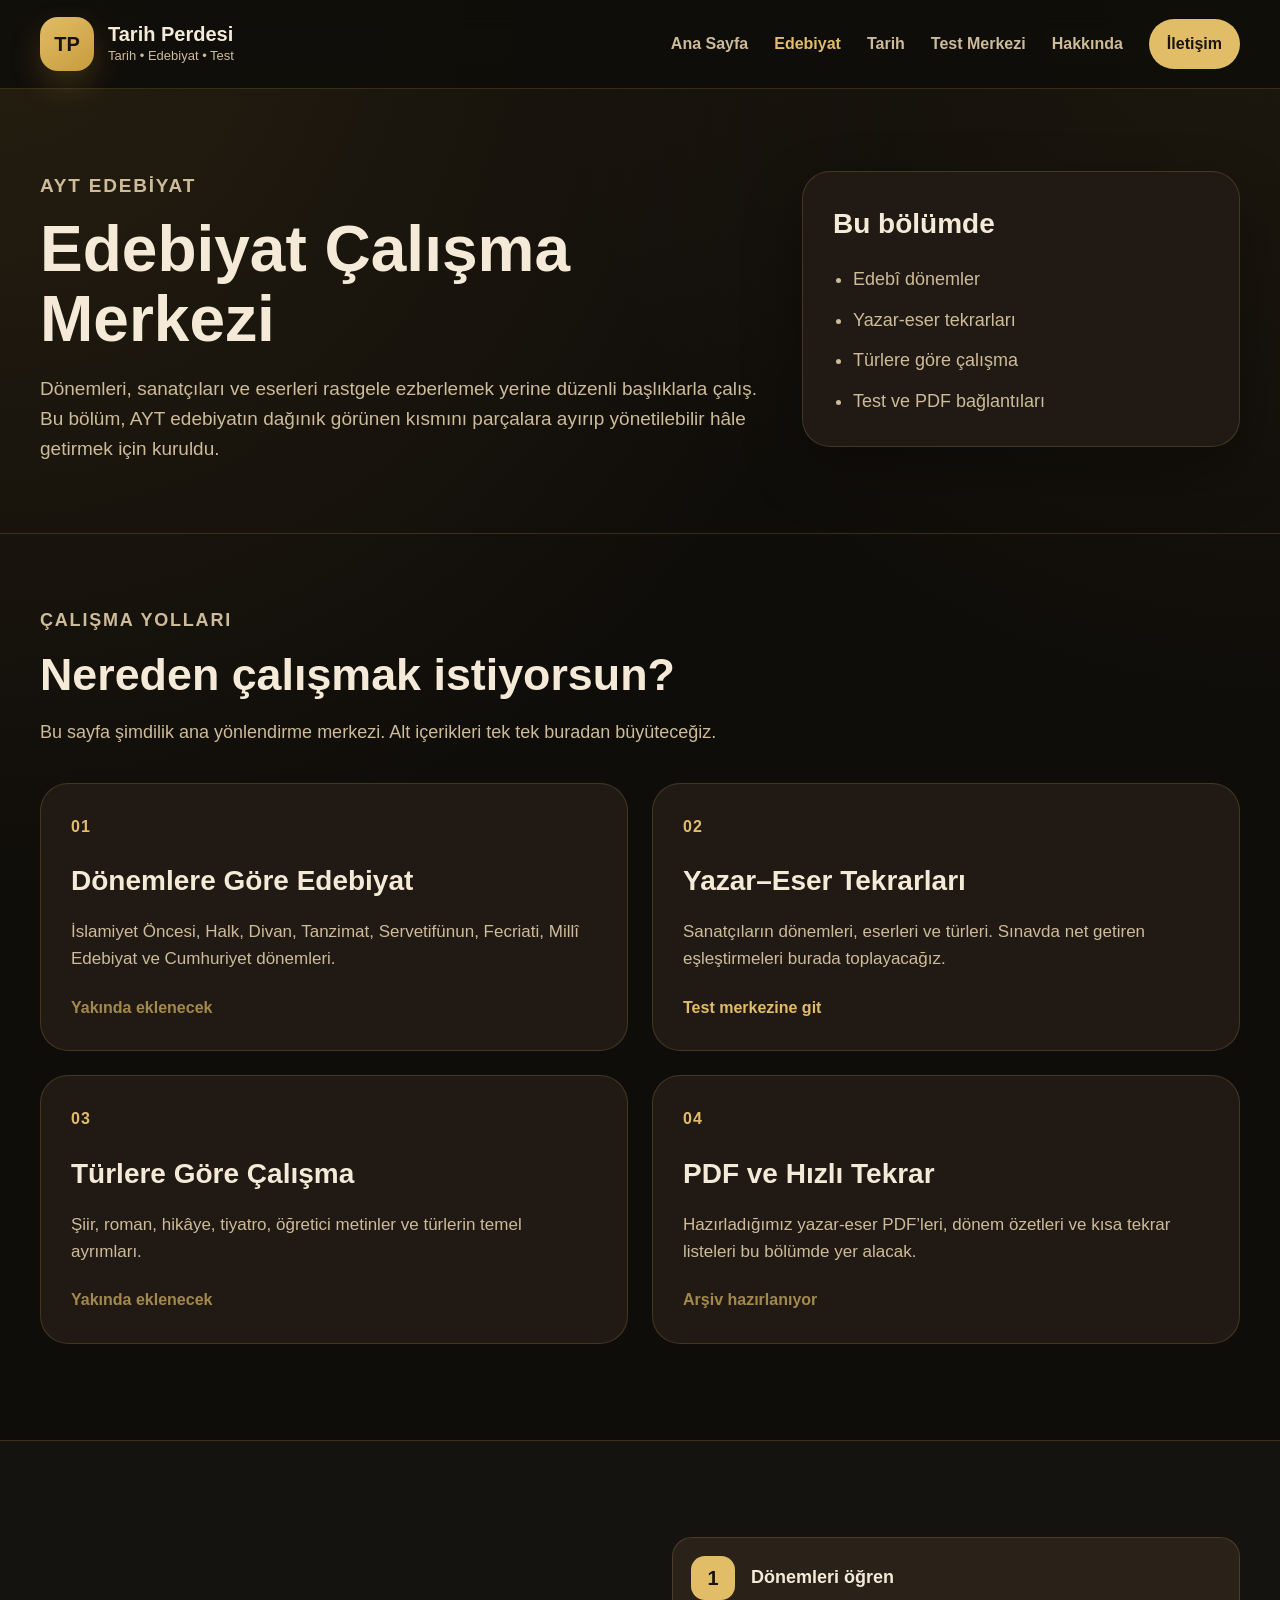
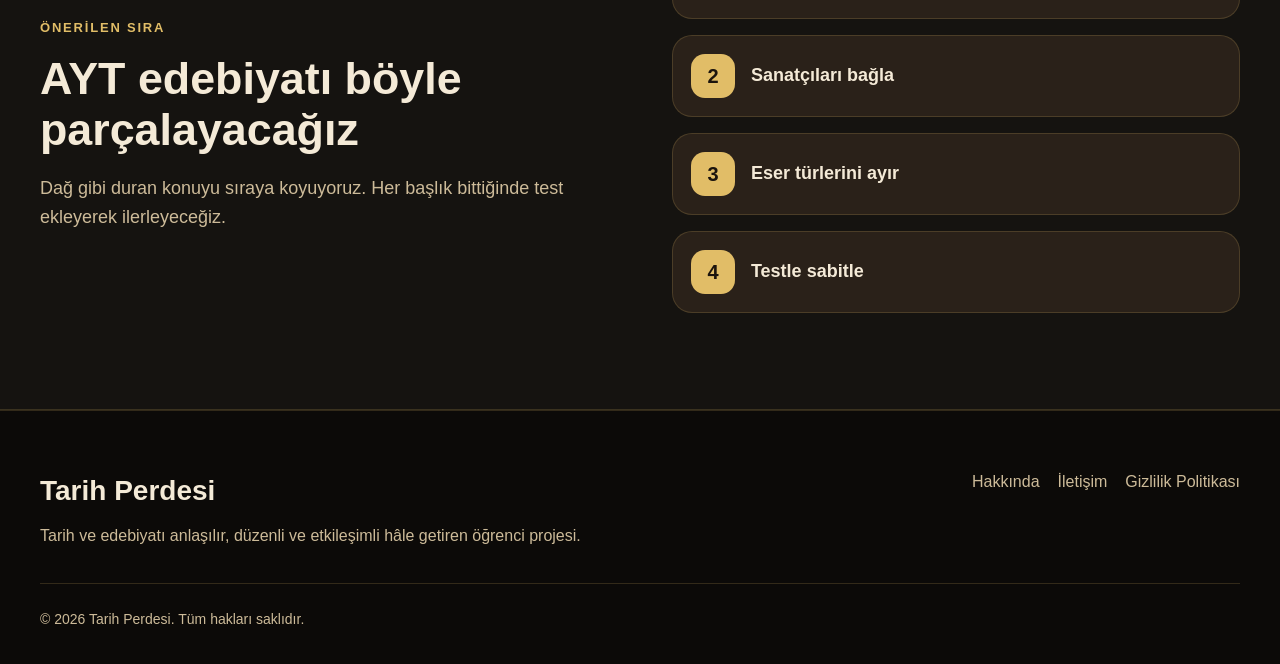
==== edebiyat.html @ 1f45916f "Edebiyat tarih ve test merkezi sayfaları eklendi" ====
<!DOCTYPE html>
<html lang="tr">
<head>
  <meta charset="UTF-8" />
  <meta name="viewport" content="width=device-width, initial-scale=1.0" />

  <title>AYT Edebiyat | Tarih Perdesi</title>
  <meta
    name="description"
    content="AYT Edebiyat çalışma merkezi. Edebî dönemler, yazar-eser tekrarları, şiir, roman, hikâye, tiyatro başlıkları ve testlere geçiş sayfası."
  />

  <link rel="stylesheet" href="style.css" />
</head>

<body>
  <header class="site-header">
    <div class="container header-inner">
      <a href="index.html" class="logo">
        <span class="logo-badge">TP</span>
        <span class="logo-text">
          <strong>Tarih Perdesi</strong>
          <small>Tarih • Edebiyat • Test</small>
        </span>
      </a>

      <button class="menu-toggle" id="menuToggle" aria-label="Menüyü aç veya kapat">
        ☰
      </button>

      <nav class="main-nav" id="mainNav">
        <a href="index.html">Ana Sayfa</a>
        <a href="edebiyat.html" class="active-link">Edebiyat</a>
        <a href="tarih.html">Tarih</a>
        <a href="test-merkezi.html">Test Merkezi</a>
        <a href="hakkinda.html">Hakkında</a>
        <a href="iletisim.html" class="nav-highlight">İletişim</a>
      </nav>
    </div>
  </header>

  <main>
    <section class="page-hero subject-hero">
      <div class="container subject-hero-grid">
        <div>
          <p class="eyebrow">AYT EDEBİYAT</p>
          <h1>Edebiyat Çalışma Merkezi</h1>
          <p>
            Dönemleri, sanatçıları ve eserleri rastgele ezberlemek yerine
            düzenli başlıklarla çalış. Bu bölüm, AYT edebiyatın dağınık görünen
            kısmını parçalara ayırıp yönetilebilir hâle getirmek için kuruldu.
          </p>
        </div>

        <aside class="hero-summary-card">
          <h3>Bu bölümde</h3>
          <ul>
            <li>Edebî dönemler</li>
            <li>Yazar-eser tekrarları</li>
            <li>Türlere göre çalışma</li>
            <li>Test ve PDF bağlantıları</li>
          </ul>
        </aside>
      </div>
    </section>

    <section class="content-section">
      <div class="container">
        <div class="section-heading compact-heading">
          <p class="eyebrow">ÇALIŞMA YOLLARI</p>
          <h2>Nereden çalışmak istiyorsun?</h2>
          <p>
            Bu sayfa şimdilik ana yönlendirme merkezi. Alt içerikleri tek tek
            buradan büyüteceğiz.
          </p>
        </div>

        <div class="hub-grid">
          <article class="hub-card">
            <span class="hub-tag">01</span>
            <h3>Dönemlere Göre Edebiyat</h3>
            <p>
              İslamiyet Öncesi, Halk, Divan, Tanzimat, Servetifünun,
              Fecriati, Millî Edebiyat ve Cumhuriyet dönemleri.
            </p>
            <a href="#" class="text-link muted-link">Yakında eklenecek</a>
          </article>

          <article class="hub-card">
            <span class="hub-tag">02</span>
            <h3>Yazar–Eser Tekrarları</h3>
            <p>
              Sanatçıların dönemleri, eserleri ve türleri. Sınavda net getiren
              eşleştirmeleri burada toplayacağız.
            </p>
            <a href="test-merkezi.html" class="text-link">Test merkezine git</a>
          </article>

          <article class="hub-card">
            <span class="hub-tag">03</span>
            <h3>Türlere Göre Çalışma</h3>
            <p>
              Şiir, roman, hikâye, tiyatro, öğretici metinler ve türlerin temel
              ayrımları.
            </p>
            <a href="#" class="text-link muted-link">Yakında eklenecek</a>
          </article>

          <article class="hub-card">
            <span class="hub-tag">04</span>
            <h3>PDF ve Hızlı Tekrar</h3>
            <p>
              Hazırladığımız yazar-eser PDF’leri, dönem özetleri ve kısa tekrar
              listeleri bu bölümde yer alacak.
            </p>
            <a href="#" class="text-link muted-link">Arşiv hazırlanıyor</a>
          </article>
        </div>
      </div>
    </section>

    <section class="section section-dark">
      <div class="container study-roadmap">
        <div>
          <p class="eyebrow">ÖNERİLEN SIRA</p>
          <h2>AYT edebiyatı böyle parçalayacağız</h2>
          <p class="section-text">
            Dağ gibi duran konuyu sıraya koyuyoruz. Her başlık bittiğinde test
            ekleyerek ilerleyeceğiz.
          </p>
        </div>

        <div class="roadmap-steps">
          <div class="roadmap-step">
            <strong>1</strong>
            <span>Dönemleri öğren</span>
          </div>
          <div class="roadmap-step">
            <strong>2</strong>
            <span>Sanatçıları bağla</span>
          </div>
          <div class="roadmap-step">
            <strong>3</strong>
            <span>Eser türlerini ayır</span>
          </div>
          <div class="roadmap-step">
            <strong>4</strong>
            <span>Testle sabitle</span>
          </div>
        </div>
      </div>
    </section>
  </main>

  <footer class="site-footer">
    <div class="container footer-inner">
      <div>
        <h3>Tarih Perdesi</h3>
        <p>
          Tarih ve edebiyatı anlaşılır, düzenli ve etkileşimli hâle getiren
          öğrenci projesi.
        </p>
      </div>

      <div class="footer-links">
        <a href="hakkinda.html">Hakkında</a>
        <a href="iletisim.html">İletişim</a>
        <a href="gizlilik-politikasi.html">Gizlilik Politikası</a>
      </div>
    </div>

    <div class="container copyright">
      © <span id="currentYear"></span> Tarih Perdesi. Tüm hakları saklıdır.
    </div>
  </footer>

  <script src="script.js"></script>
</body>
</html>
---- style.css ----
/* =========================
   GENEL AYARLAR
========================= */

:root {
  --bg: #0f0d0a;
  --bg-soft: #17130f;
  --card: #211a14;
  --card-light: #2a2119;
  --text: #f4ead7;
  --text-soft: #cdbb99;
  --gold: #c89b3c;
  --gold-light: #e1bd67;
  --border: rgba(225, 189, 103, 0.18);
  --shadow: 0 24px 60px rgba(0, 0, 0, 0.32);
  --container: 1200px;
  --radius: 24px;
}

* {
  margin: 0;
  padding: 0;
  box-sizing: border-box;
}

html {
  scroll-behavior: smooth;
}

body {
  font-family: Arial, Helvetica, sans-serif;
  background:
    radial-gradient(circle at top left, rgba(200, 155, 60, 0.12), transparent 35%),
    radial-gradient(circle at top right, rgba(200, 155, 60, 0.08), transparent 28%),
    var(--bg);
  color: var(--text);
  line-height: 1.6;
}

a {
  color: inherit;
  text-decoration: none;
}

.container {
  width: min(100% - 48px, var(--container));
  margin: 0 auto;
}

/* =========================
   ÜST MENÜ
========================= */

.site-header {
  position: sticky;
  top: 0;
  z-index: 50;
  backdrop-filter: blur(14px);
  background: rgba(15, 13, 10, 0.86);
  border-bottom: 1px solid var(--border);
}

.header-inner {
  min-height: 88px;
  display: flex;
  justify-content: space-between;
  align-items: center;
  gap: 24px;
}

.logo {
  display: flex;
  align-items: center;
  gap: 14px;
}

.logo-badge {
  width: 54px;
  height: 54px;
  border-radius: 18px;
  display: grid;
  place-items: center;
  background: linear-gradient(145deg, var(--gold-light), var(--gold));
  color: #1b140d;
  font-weight: 800;
  font-size: 20px;
  box-shadow: 0 14px 30px rgba(200, 155, 60, 0.22);
}

.logo-text {
  display: flex;
  flex-direction: column;
}

.logo-text strong {
  font-size: 20px;
  line-height: 1.2;
}

.logo-text small {
  color: var(--text-soft);
  font-size: 13px;
}

.main-nav {
  display: flex;
  align-items: center;
  gap: 26px;
}

.main-nav a {
  color: var(--text-soft);
  font-weight: 700;
  transition: 0.25s ease;
}

.main-nav a:hover {
  color: var(--gold-light);
}

.nav-highlight {
  padding: 12px 18px;
  border-radius: 999px;
  color: #1b140d !important;
  background: var(--gold-light);
}

.menu-toggle {
  display: none;
  border: none;
  background: var(--gold-light);
  color: #1b140d;
  width: 48px;
  height: 48px;
  border-radius: 14px;
  font-size: 22px;
  cursor: pointer;
}

/* =========================
   HERO
========================= */

.hero {
  padding: 88px 0 96px;
}

.hero-grid {
  display: grid;
  grid-template-columns: 1.15fr 0.85fr;
  align-items: center;
  gap: 52px;
}

.eyebrow {
  color: var(--gold-light);
  font-weight: 800;
  letter-spacing: 1.8px;
  font-size: 13px;
  margin-bottom: 14px;
}

.hero h1 {
  font-size: clamp(42px, 5vw, 72px);
  line-height: 1.08;
  margin-bottom: 24px;
}

.hero h1 span {
  display: block;
  color: var(--gold-light);
}

.hero-text {
  max-width: 720px;
  font-size: 19px;
  color: var(--text-soft);
  margin-bottom: 34px;
}

.hero-actions {
  display: flex;
  flex-wrap: wrap;
  gap: 16px;
  margin-bottom: 40px;
}

.btn {
  display: inline-flex;
  justify-content: center;
  align-items: center;
  min-height: 54px;
  padding: 0 24px;
  border-radius: 999px;
  font-weight: 800;
  transition: 0.25s ease;
}

.btn-primary {
  background: var(--gold-light);
  color: #1b140d;
}

.btn-primary:hover {
  transform: translateY(-2px);
  box-shadow: 0 18px 32px rgba(225, 189, 103, 0.24);
}

.btn-secondary {
  border: 1px solid var(--border);
  background: rgba(255, 255, 255, 0.03);
  color: var(--text);
}

.btn-secondary:hover {
  border-color: rgba(225, 189, 103, 0.42);
  transform: translateY(-2px);
}

.hero-stats {
  display: grid;
  grid-template-columns: repeat(3, 1fr);
  gap: 16px;
}

.stat-card {
  padding: 20px;
  border-radius: 20px;
  background: rgba(255, 255, 255, 0.035);
  border: 1px solid var(--border);
}

.stat-card strong {
  display: block;
  color: var(--gold-light);
  font-size: 28px;
  line-height: 1.1;
  margin-bottom: 8px;
}

.stat-card span {
  display: block;
  color: var(--text-soft);
  font-size: 14px;
}

/* =========================
   SAĞ PANEL
========================= */

.hero-panel {
  border: 1px solid var(--border);
  background: linear-gradient(180deg, rgba(255, 255, 255, 0.06), rgba(255, 255, 255, 0.03));
  border-radius: 32px;
  box-shadow: var(--shadow);
  overflow: hidden;
}

.panel-top {
  display: flex;
  gap: 8px;
  padding: 20px 22px;
  border-bottom: 1px solid var(--border);
}

.panel-dot {
  width: 12px;
  height: 12px;
  border-radius: 999px;
  background: rgba(225, 189, 103, 0.58);
}

.knowledge-card {
  padding: 34px;
}

.mini-title {
  color: var(--gold-light);
  font-weight: 800;
  font-size: 13px;
  letter-spacing: 1.3px;
  margin-bottom: 14px;
}

.knowledge-card h2 {
  font-size: 34px;
  line-height: 1.18;
  margin-bottom: 18px;
}

.knowledge-card p {
  color: var(--text-soft);
  margin-bottom: 22px;
}

.knowledge-card ul {
  list-style: none;
  display: grid;
  gap: 14px;
}

.knowledge-card li {
  padding: 14px 16px;
  background: rgba(200, 155, 60, 0.08);
  border: 1px solid var(--border);
  border-radius: 16px;
}

/* =========================
   ORTA BÖLÜMLER
========================= */

.section {
  padding: 96px 0;
}

.section-heading {
  max-width: 800px;
  margin-bottom: 44px;
}

.section-heading h2,
.section h2 {
  font-size: clamp(32px, 3.5vw, 52px);
  line-height: 1.15;
  margin-bottom: 18px;
}

.section-heading p,
.section-text {
  color: var(--text-soft);
  font-size: 18px;
}

.feature-grid {
  display: grid;
  grid-template-columns: repeat(4, 1fr);
  gap: 22px;
}

.feature-card {
  min-height: 280px;
  padding: 28px;
  border-radius: var(--radius);
  background: var(--card);
  border: 1px solid var(--border);
  transition: 0.25s ease;
}

.feature-card:hover {
  transform: translateY(-6px);
  border-color: rgba(225, 189, 103, 0.42);
}

.feature-number {
  color: var(--gold-light);
  font-weight: 900;
  font-size: 15px;
  margin-bottom: 24px;
}

.feature-card h3 {
  font-size: 26px;
  margin-bottom: 14px;
}

.feature-card p {
  color: var(--text-soft);
}

.section-dark {
  background: rgba(255, 255, 255, 0.025);
  border-top: 1px solid var(--border);
  border-bottom: 1px solid var(--border);
}

.split-layout {
  display: grid;
  grid-template-columns: 1fr 0.85fr;
  align-items: center;
  gap: 44px;
}

.roadmap-card {
  padding: 36px;
  border-radius: 28px;
  background: var(--card-light);
  border: 1px solid var(--border);
}

.roadmap-card h3 {
  font-size: 30px;
  margin-bottom: 22px;
}

.roadmap-card ol {
  padding-left: 22px;
  display: grid;
  gap: 16px;
  color: var(--text-soft);
  font-size: 18px;
}

.project-box {
  padding: 42px;
  border-radius: 32px;
  background:
    linear-gradient(135deg, rgba(200, 155, 60, 0.12), rgba(255, 255, 255, 0.03));
  border: 1px solid var(--border);
  display: grid;
  grid-template-columns: 0.95fr 1.05fr;
  gap: 40px;
  align-items: center;
}

.project-box p {
  color: var(--text-soft);
  font-size: 18px;
}

/* =========================
   FOOTER
========================= */

.site-footer {
  border-top: 1px solid var(--border);
  padding: 58px 0 34px;
  background: #0c0a08;
}

.footer-inner {
  display: flex;
  justify-content: space-between;
  gap: 32px;
  margin-bottom: 34px;
}

.footer-inner h3 {
  font-size: 28px;
  margin-bottom: 10px;
}

.footer-inner p {
  color: var(--text-soft);
  max-width: 580px;
}

.footer-links {
  display: flex;
  flex-wrap: wrap;
  gap: 18px;
  align-items: flex-start;
}

.footer-links a {
  color: var(--text-soft);
  transition: 0.25s ease;
}

.footer-links a:hover {
  color: var(--gold-light);
}

.copyright {
  padding-top: 24px;
  border-top: 1px solid var(--border);
  color: var(--text-soft);
  font-size: 14px;
}

/* =========================
   MOBİL UYUMLULUK
========================= */

@media (max-width: 1050px) {
  .hero-grid,
  .split-layout,
  .project-box {
    grid-template-columns: 1fr;
  }

  .feature-grid {
    grid-template-columns: repeat(2, 1fr);
  }

  .hero-panel {
    max-width: 720px;
  }
}

@media (max-width: 820px) {
  .container {
    width: min(100% - 28px, var(--container));
  }

  .header-inner {
    min-height: 78px;
  }

  .menu-toggle {
    display: block;
  }

  .main-nav {
    position: absolute;
    top: 78px;
    left: 14px;
    right: 14px;
    display: none;
    flex-direction: column;
    align-items: stretch;
    gap: 0;
    padding: 14px;
    border-radius: 22px;
    background: #17130f;
    border: 1px solid var(--border);
    box-shadow: var(--shadow);
  }

  .main-nav.active {
    display: flex;
  }

  .main-nav a {
    padding: 14px;
    border-radius: 14px;
  }

  .nav-highlight {
    text-align: center;
    margin-top: 8px;
  }

  .hero {
    padding: 56px 0 72px;
  }

  .hero-text {
    font-size: 17px;
  }

  .hero-stats {
    grid-template-columns: 1fr;
  }

  .feature-grid {
    grid-template-columns: 1fr;
  }

  .section {
    padding: 72px 0;
  }

  .knowledge-card {
    padding: 26px;
  }

  .knowledge-card h2 {
    font-size: 28px;
  }

  .project-box {
    padding: 28px;
  }

  .footer-inner {
    flex-direction: column;
  }
}

/* =========================
   İÇ SAYFALAR
========================= */

.page-hero {
  padding: 82px 0 54px;
  border-bottom: 1px solid var(--border);
}

.page-hero h1 {
  font-size: clamp(42px, 5vw, 68px);
  line-height: 1.08;
  margin-bottom: 20px;
}

.page-hero p {
  max-width: 820px;
  font-size: 19px;
  color: var(--text-soft);
}

.narrow-container {
  max-width: 980px;
}

.content-section {
  padding: 72px 0 96px;
}

.article-layout,
.contact-grid {
  display: grid;
  grid-template-columns: 1.3fr 0.7fr;
  gap: 28px;
  align-items: start;
}

.article-card,
.side-card {
  border: 1px solid var(--border);
  border-radius: 28px;
  background: var(--card);
  box-shadow: var(--shadow);
}

.article-card {
  padding: 38px;
}

.article-card h2 {
  font-size: 30px;
  margin-bottom: 16px;
}

.article-card h2:not(:first-child) {
  margin-top: 34px;
}

.article-card p {
  color: var(--text-soft);
  font-size: 18px;
  margin-bottom: 18px;
}

.content-list {
  margin-top: 18px;
  padding-left: 22px;
  display: grid;
  gap: 12px;
  color: var(--text-soft);
  font-size: 18px;
}

.side-card {
  padding: 30px;
}

.side-card h3 {
  font-size: 28px;
  margin-bottom: 20px;
}

.side-card p {
  color: var(--text-soft);
  margin-bottom: 22px;
}

.mini-info-box {
  display: grid;
  gap: 6px;
  padding: 16px;
  margin-top: 14px;
  border-radius: 18px;
  border: 1px solid var(--border);
  background: rgba(200, 155, 60, 0.08);
}

.mini-info-box strong {
  color: var(--gold-light);
}

.mini-info-box span {
  color: var(--text-soft);
}

.notice-box {
  margin-top: 28px;
  padding: 18px;
  border-radius: 18px;
  border: 1px solid rgba(225, 189, 103, 0.28);
  background: rgba(225, 189, 103, 0.08);
  color: var(--text-soft);
}

.notice-box strong {
  color: var(--gold-light);
}

.policy-card {
  padding: 42px;
}

.policy-card h2 {
  font-size: 28px;
}

.active-link {
  color: var(--gold-light) !important;
}

@media (max-width: 980px) {
  .article-layout,
  .contact-grid {
    grid-template-columns: 1fr;
  }
}

@media (max-width: 820px) {
  .page-hero {
    padding: 58px 0 42px;
  }

  .content-section {
    padding: 56px 0 72px;
  }

  .article-card,
  .side-card,
  .policy-card {
    padding: 24px;
  }

  .article-card h2,
  .policy-card h2 {
    font-size: 25px;
  }
}

/* =========================
   EDEBİYAT - TARİH - TEST MERKEZİ
========================= */

.subject-hero {
  padding-bottom: 68px;
}

.subject-hero-grid {
  display: grid;
  grid-template-columns: 1.25fr 0.75fr;
  gap: 32px;
  align-items: start;
}

.hero-summary-card {
  padding: 30px;
  border-radius: 28px;
  background: var(--card);
  border: 1px solid var(--border);
  box-shadow: var(--shadow);
}

.hero-summary-card h3 {
  font-size: 28px;
  margin-bottom: 18px;
}

.hero-summary-card ul {
  padding-left: 20px;
  display: grid;
  gap: 12px;
  color: var(--text-soft);
  font-size: 18px;
}

.compact-heading {
  margin-bottom: 36px;
}

.hub-grid {
  display: grid;
  grid-template-columns: repeat(2, 1fr);
  gap: 24px;
}

.hub-card {
  min-height: 260px;
  padding: 30px;
  border-radius: 28px;
  background: var(--card);
  border: 1px solid var(--border);
  transition: 0.25s ease;
}

.hub-card:hover,
.test-card:hover {
  transform: translateY(-5px);
  border-color: rgba(225, 189, 103, 0.42);
}

.hub-tag {
  display: inline-flex;
  margin-bottom: 20px;
  color: var(--gold-light);
  font-weight: 900;
  letter-spacing: 1px;
}

.hub-card h3 {
  font-size: 28px;
  margin-bottom: 14px;
}

.hub-card p {
  color: var(--text-soft);
  font-size: 17px;
  margin-bottom: 22px;
}

.text-link {
  color: var(--gold-light);
  font-weight: 800;
}

.muted-link {
  opacity: 0.68;
  cursor: default;
}

.study-roadmap {
  display: grid;
  grid-template-columns: 1fr 0.95fr;
  gap: 34px;
  align-items: center;
}

.roadmap-steps {
  display: grid;
  gap: 16px;
}

.roadmap-step {
  display: flex;
  align-items: center;
  gap: 16px;
  padding: 18px;
  border: 1px solid var(--border);
  border-radius: 20px;
  background: var(--card-light);
}

.roadmap-step strong {
  width: 44px;
  height: 44px;
  display: grid;
  place-items: center;
  border-radius: 14px;
  background: var(--gold-light);
  color: #1b140d;
  font-size: 20px;
}

.roadmap-step span {
  font-size: 18px;
  font-weight: 700;
}

.test-grid {
  display: grid;
  grid-template-columns: repeat(2, 1fr);
  gap: 24px;
}

.test-card {
  min-height: 250px;
  padding: 30px;
  border-radius: 28px;
  background: var(--card);
  border: 1px solid var(--border);
  transition: 0.25s ease;
}

.featured-test {
  background:
    linear-gradient(135deg, rgba(200, 155, 60, 0.14), rgba(255, 255, 255, 0.03)),
    var(--card);
}

.test-status {
  display: inline-flex;
  padding: 8px 12px;
  border-radius: 999px;
  font-size: 13px;
  font-weight: 900;
  margin-bottom: 18px;
}

.test-status.ready {
  color: #1b140d;
  background: var(--gold-light);
}

.test-status.planned {
  color: var(--gold-light);
  background: rgba(225, 189, 103, 0.12);
  border: 1px solid var(--border);
}

.test-card h3 {
  font-size: 28px;
  margin-bottom: 14px;
}

.test-card p {
  color: var(--text-soft);
  font-size: 17px;
  margin-bottom: 22px;
}

.small-btn {
  min-height: 48px;
  padding: 0 20px;
  font-size: 15px;
}

@media (max-width: 980px) {
  .subject-hero-grid,
  .study-roadmap {
    grid-template-columns: 1fr;
  }

  .hub-grid,
  .test-grid {
    grid-template-columns: 1fr;
  }
}
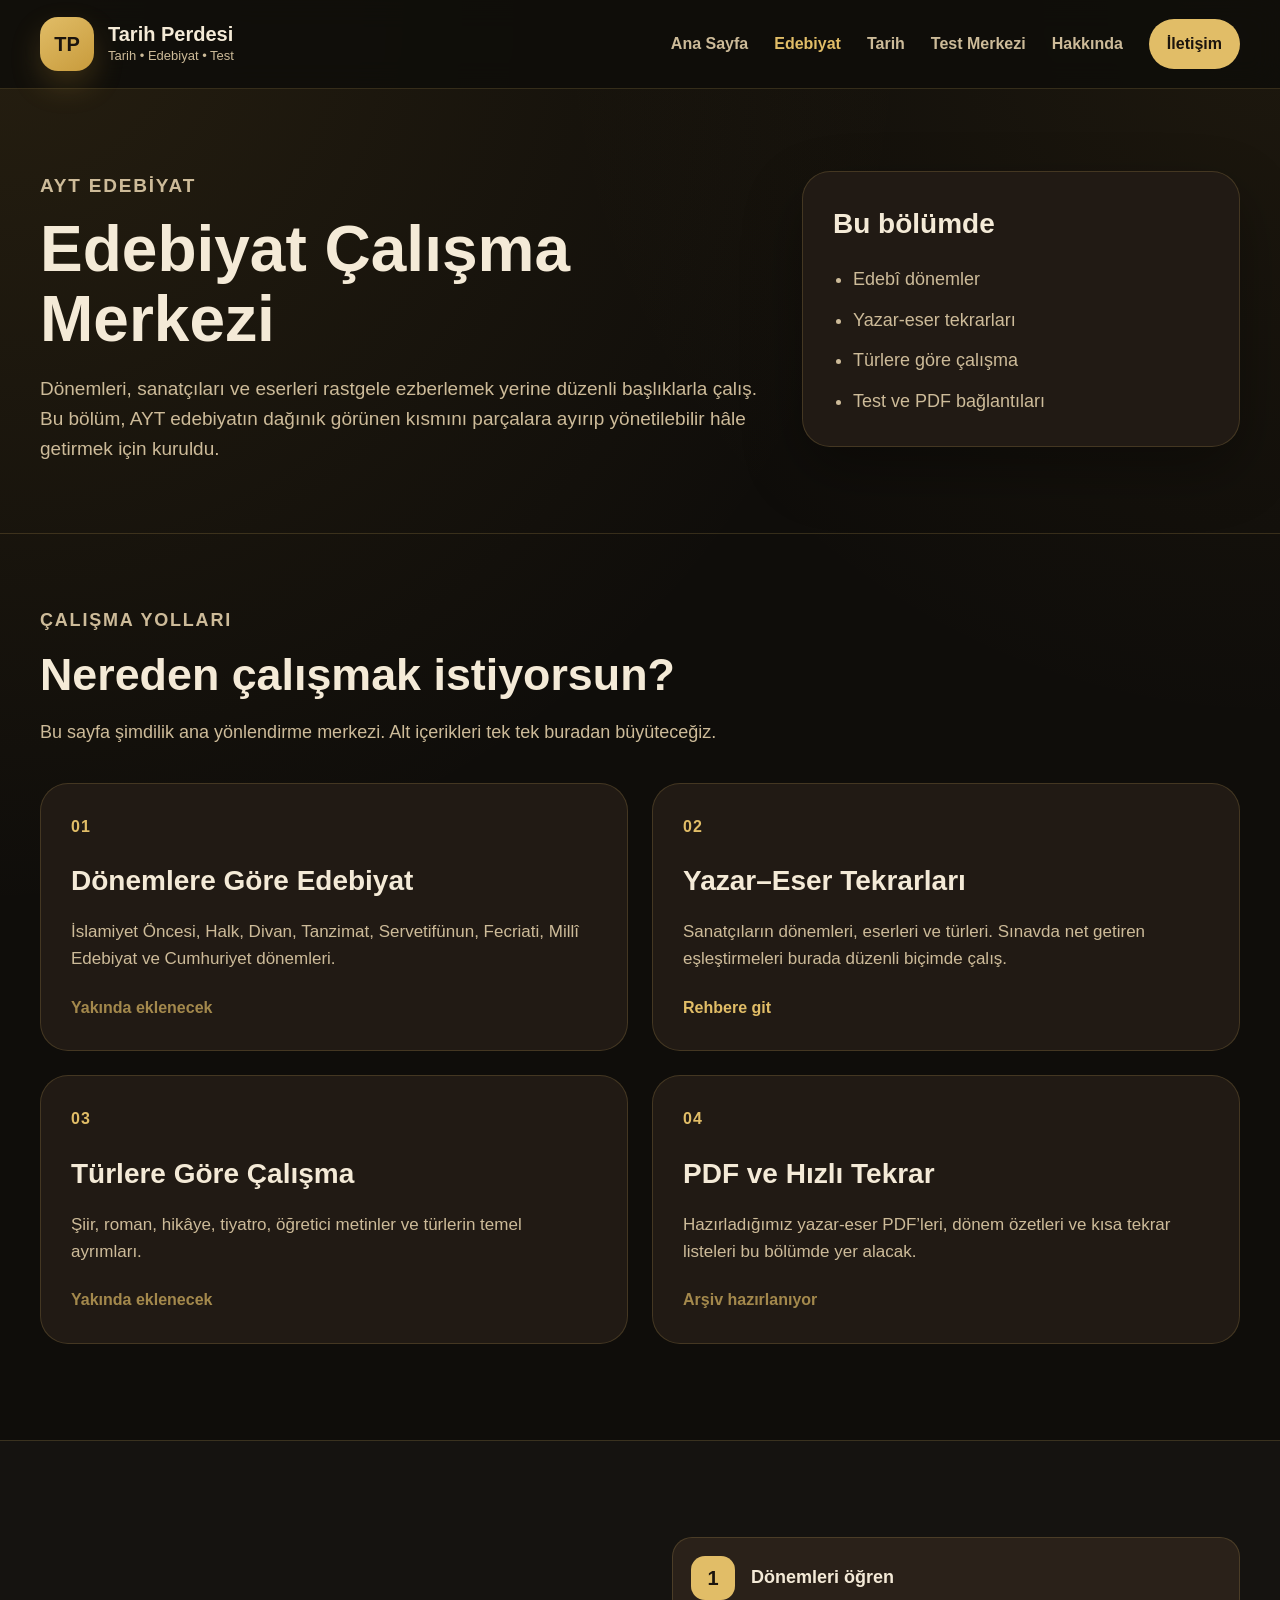
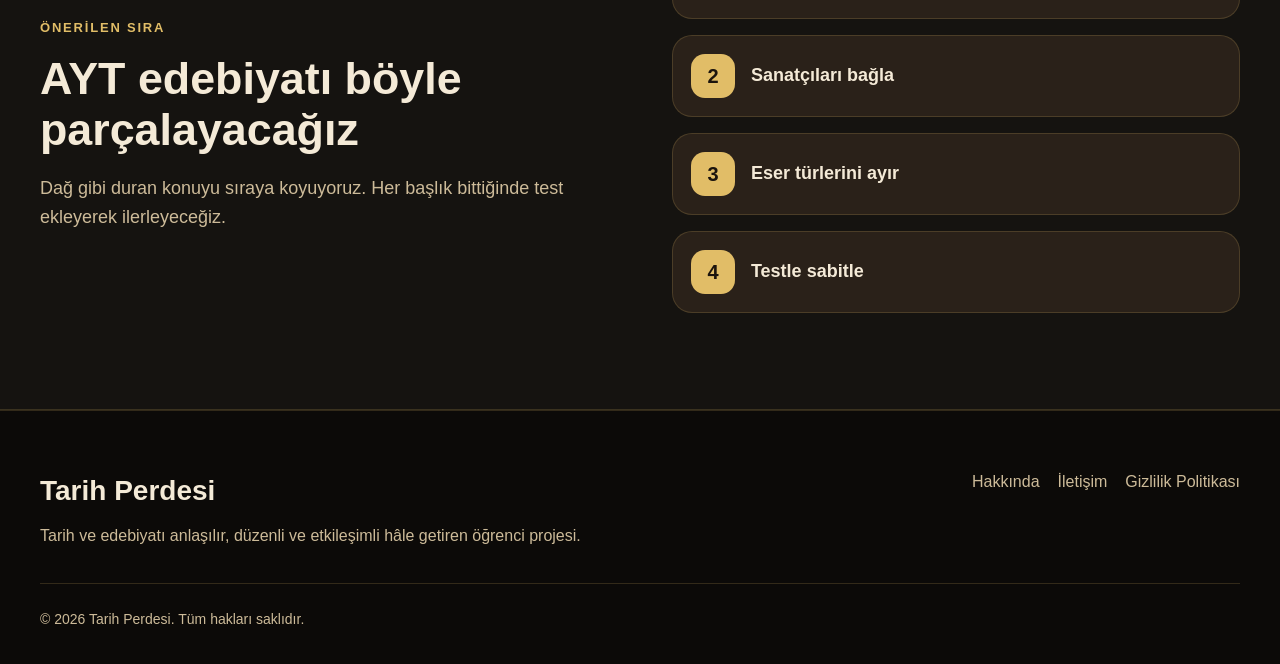
==== commit 48d21ca7: "Yazar eser çalışma rehberi eklendi" ====
--- a/edebiyat.html
+++ b/edebiyat.html
@@ -90,10 +90,10 @@
             <span class="hub-tag">02</span>
             <h3>Yazar–Eser Tekrarları</h3>
             <p>
-              Sanatçıların dönemleri, eserleri ve türleri. Sınavda net getiren
-              eşleştirmeleri burada toplayacağız.
+            Sanatçıların dönemleri, eserleri ve türleri. Sınavda net getiren
+            eşleştirmeleri burada düzenli biçimde çalış.
             </p>
-            <a href="test-merkezi.html" class="text-link">Test merkezine git</a>
+            <a href="yazar-eser-rehberi.html" class="text-link">Rehbere git</a>
           </article>
 
           <article class="hub-card">
--- a/style.css
+++ b/style.css
@@ -922,4 +922,413 @@
   .test-grid {
     grid-template-columns: 1fr;
   }
+}
+
+/* =========================
+   YAZAR - ESER TESTİ
+========================= */
+
+.test-shell {
+  max-width: 1100px;
+}
+
+.interactive-test-card,
+.result-card {
+  padding: 36px;
+  border-radius: 32px;
+  border: 1px solid var(--border);
+  background:
+    linear-gradient(135deg, rgba(200, 155, 60, 0.08), rgba(255, 255, 255, 0.02)),
+    var(--card);
+  box-shadow: var(--shadow);
+}
+
+.test-meta {
+  display: flex;
+  justify-content: space-between;
+  gap: 24px;
+  margin-bottom: 20px;
+}
+
+.test-meta > div {
+  display: grid;
+  gap: 4px;
+}
+
+.meta-label {
+  color: var(--text-soft);
+  font-size: 14px;
+  font-weight: 700;
+}
+
+.test-meta strong {
+  color: var(--gold-light);
+  font-size: 24px;
+}
+
+.progress-track {
+  width: 100%;
+  height: 14px;
+  margin-bottom: 30px;
+  border-radius: 999px;
+  background: rgba(255, 255, 255, 0.06);
+  overflow: hidden;
+  border: 1px solid var(--border);
+}
+
+.progress-fill {
+  width: 10%;
+  height: 100%;
+  border-radius: 999px;
+  background: linear-gradient(90deg, var(--gold), var(--gold-light));
+  transition: width 0.3s ease;
+}
+
+.question-card {
+  padding: 30px;
+  border-radius: 26px;
+  background: rgba(0, 0, 0, 0.18);
+  border: 1px solid var(--border);
+}
+
+.question-kicker {
+  color: var(--gold-light);
+  font-size: 14px;
+  font-weight: 900;
+  letter-spacing: 1px;
+  margin-bottom: 14px;
+}
+
+.question-card h2 {
+  font-size: clamp(28px, 3vw, 40px);
+  line-height: 1.25;
+  margin-bottom: 28px;
+}
+
+.answer-grid {
+  display: grid;
+  grid-template-columns: repeat(2, 1fr);
+  gap: 16px;
+  margin-bottom: 22px;
+}
+
+.answer-btn {
+  min-height: 76px;
+  padding: 18px 20px;
+  border-radius: 20px;
+  border: 1px solid var(--border);
+  background: var(--card-light);
+  color: var(--text);
+  font-size: 18px;
+  font-weight: 800;
+  text-align: left;
+  cursor: pointer;
+  transition: 0.22s ease;
+}
+
+.answer-btn:hover:not(:disabled) {
+  transform: translateY(-3px);
+  border-color: rgba(225, 189, 103, 0.5);
+}
+
+.answer-btn:disabled {
+  cursor: default;
+}
+
+.answer-btn.correct {
+  background: rgba(76, 175, 80, 0.18);
+  border-color: rgba(96, 214, 101, 0.65);
+}
+
+.answer-btn.wrong {
+  background: rgba(229, 57, 53, 0.18);
+  border-color: rgba(255, 91, 87, 0.72);
+}
+
+.answer-btn.reveal-correct {
+  box-shadow: inset 0 0 0 1px rgba(96, 214, 101, 0.5);
+}
+
+.feedback-box {
+  margin-top: 10px;
+  padding: 20px;
+  border-radius: 20px;
+  border: 1px solid var(--border);
+  margin-bottom: 24px;
+}
+
+.feedback-box strong {
+  display: block;
+  font-size: 20px;
+  margin-bottom: 8px;
+}
+
+.feedback-box p {
+  color: var(--text-soft);
+  font-size: 17px;
+}
+
+.feedback-box.success {
+  background: rgba(76, 175, 80, 0.12);
+  border-color: rgba(96, 214, 101, 0.42);
+}
+
+.feedback-box.error {
+  background: rgba(229, 57, 53, 0.12);
+  border-color: rgba(255, 91, 87, 0.42);
+}
+
+.test-controls {
+  display: flex;
+  justify-content: flex-end;
+}
+
+.test-controls .btn:disabled {
+  opacity: 0.5;
+  cursor: not-allowed;
+}
+
+.result-card {
+  text-align: center;
+}
+
+.result-card h2 {
+  font-size: clamp(34px, 4vw, 54px);
+  line-height: 1.15;
+  margin-bottom: 28px;
+}
+
+.result-score-grid {
+  display: grid;
+  grid-template-columns: repeat(3, 1fr);
+  gap: 18px;
+  margin-bottom: 28px;
+}
+
+.result-score-box {
+  padding: 26px;
+  border-radius: 22px;
+  border: 1px solid var(--border);
+  background: rgba(0, 0, 0, 0.16);
+}
+
+.result-score-box strong {
+  display: block;
+  color: var(--gold-light);
+  font-size: 42px;
+  line-height: 1.1;
+  margin-bottom: 8px;
+}
+
+.result-score-box span {
+  color: var(--text-soft);
+  font-weight: 700;
+}
+
+.result-message {
+  max-width: 760px;
+  margin: 0 auto 30px;
+  color: var(--text-soft);
+  font-size: 19px;
+}
+
+.result-actions {
+  display: flex;
+  justify-content: center;
+  gap: 16px;
+  flex-wrap: wrap;
+}
+
+.hidden {
+  display: none !important;
+}
+
+@media (max-width: 820px) {
+  .interactive-test-card,
+  .result-card {
+    padding: 22px;
+  }
+
+  .question-card {
+    padding: 22px;
+  }
+
+  .test-meta {
+    flex-direction: column;
+    gap: 14px;
+  }
+
+  .answer-grid {
+    grid-template-columns: 1fr;
+  }
+
+  .answer-btn {
+    min-height: 68px;
+  }
+
+  .result-score-grid {
+    grid-template-columns: 1fr;
+  }
+
+  .test-controls {
+    justify-content: stretch;
+  }
+
+  .test-controls .btn {
+    width: 100%;
+  }
+}
+
+/* =========================
+   YAZAR - ESER REHBERİ
+========================= */
+
+.guide-hero {
+  padding-bottom: 70px;
+}
+
+.guide-actions {
+  display: flex;
+  flex-wrap: wrap;
+  gap: 16px;
+  margin-top: 32px;
+}
+
+.guide-intro-section {
+  padding-top: 72px;
+}
+
+.numbered-study-list {
+  padding-left: 24px;
+  display: grid;
+  gap: 12px;
+  color: var(--text-soft);
+  font-size: 18px;
+}
+
+.period-block {
+  margin-top: 44px;
+}
+
+.period-block:first-of-type {
+  margin-top: 0;
+}
+
+.period-title-row {
+  display: flex;
+  gap: 22px;
+  align-items: flex-start;
+  margin-bottom: 26px;
+}
+
+.period-badge {
+  width: 58px;
+  min-width: 58px;
+  height: 58px;
+  display: grid;
+  place-items: center;
+  border-radius: 18px;
+  background: var(--gold-light);
+  color: #1b140d;
+  font-size: 20px;
+  font-weight: 900;
+}
+
+.period-title-row h3 {
+  font-size: 38px;
+  line-height: 1.15;
+  margin-bottom: 8px;
+}
+
+.period-title-row p {
+  color: var(--text-soft);
+  font-size: 18px;
+}
+
+.author-grid {
+  display: grid;
+  grid-template-columns: repeat(2, 1fr);
+  gap: 22px;
+}
+
+.author-card {
+  padding: 28px;
+  border-radius: 26px;
+  border: 1px solid var(--border);
+  background: var(--card);
+  transition: 0.25s ease;
+}
+
+.author-card:hover {
+  transform: translateY(-4px);
+  border-color: rgba(225, 189, 103, 0.42);
+}
+
+.author-card h4 {
+  font-size: 28px;
+  margin-bottom: 8px;
+}
+
+.author-note {
+  color: var(--gold-light);
+  font-weight: 800;
+  margin-bottom: 18px;
+}
+
+.author-card ul {
+  list-style: none;
+  display: grid;
+  gap: 12px;
+}
+
+.author-card li {
+  padding: 14px 16px;
+  border-radius: 16px;
+  background: rgba(255, 255, 255, 0.035);
+  border: 1px solid var(--border);
+  color: var(--text-soft);
+  line-height: 1.5;
+}
+
+.author-card strong {
+  color: var(--text);
+}
+
+.guide-final-section {
+  padding-top: 84px;
+}
+
+.guide-final-content {
+  display: grid;
+  gap: 22px;
+  justify-items: start;
+}
+
+.guide-final-content p {
+  margin: 0;
+}
+
+@media (max-width: 980px) {
+  .author-grid {
+    grid-template-columns: 1fr;
+  }
+}
+
+@media (max-width: 820px) {
+  .period-title-row {
+    flex-direction: column;
+    gap: 14px;
+  }
+
+  .period-title-row h3 {
+    font-size: 31px;
+  }
+
+  .author-card {
+    padding: 22px;
+  }
+
+  .author-card h4 {
+    font-size: 24px;
+  }
 }
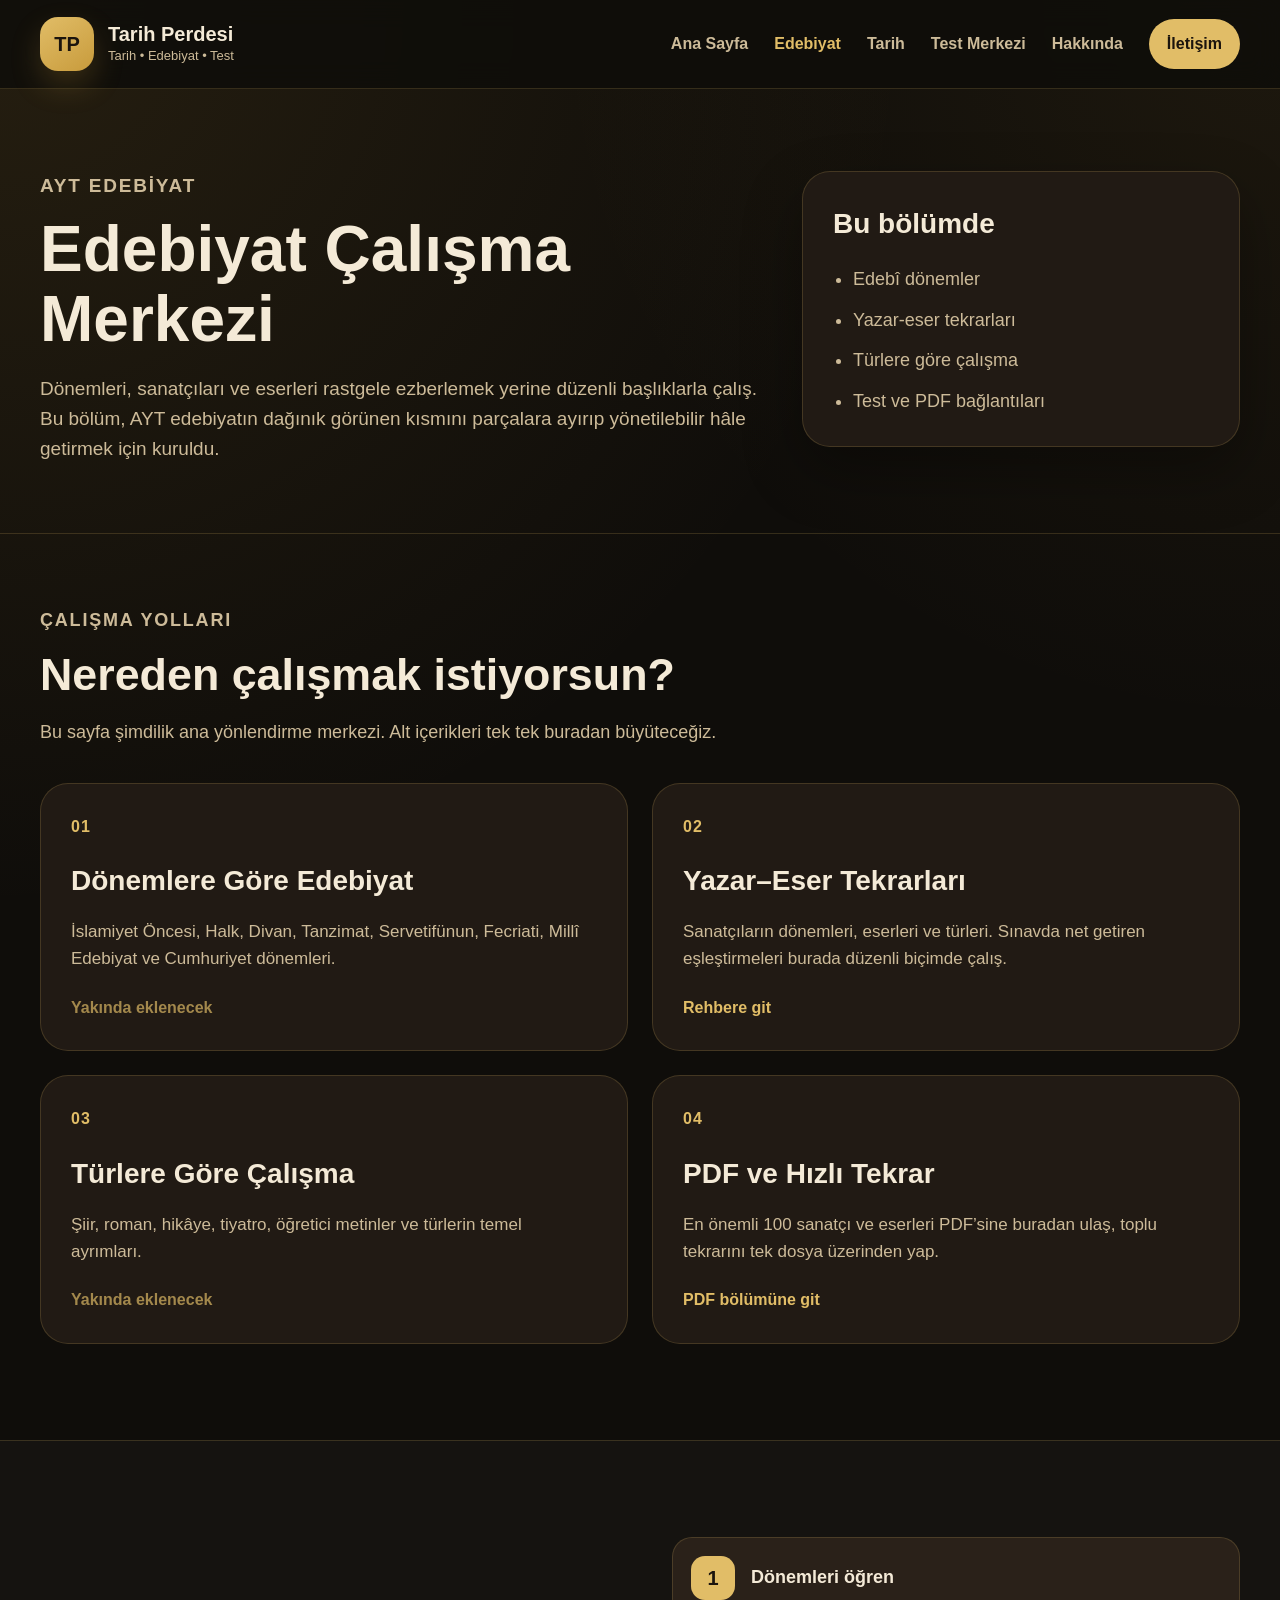
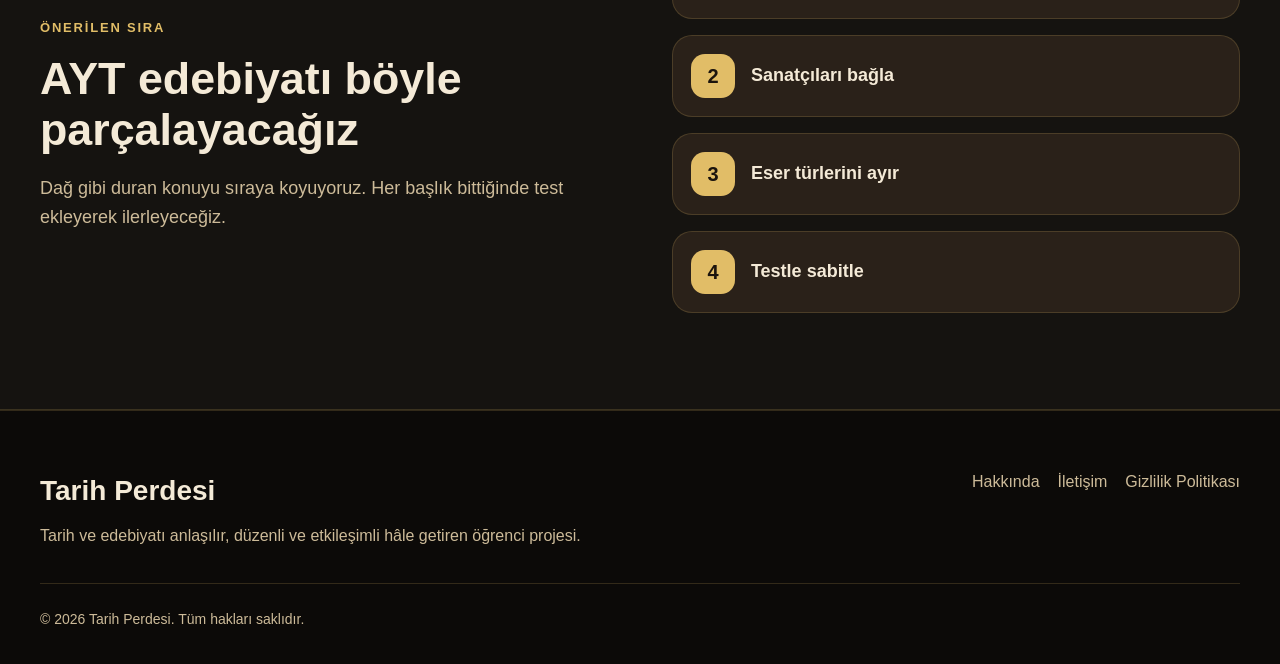
==== commit f7fdf495: "Yazar eser PDF alanı eklendi" ====
--- a/edebiyat.html
+++ b/edebiyat.html
@@ -106,15 +106,15 @@
             <a href="#" class="text-link muted-link">Yakında eklenecek</a>
           </article>
 
-          <article class="hub-card">
-            <span class="hub-tag">04</span>
-            <h3>PDF ve Hızlı Tekrar</h3>
-            <p>
-              Hazırladığımız yazar-eser PDF’leri, dönem özetleri ve kısa tekrar
-              listeleri bu bölümde yer alacak.
-            </p>
-            <a href="#" class="text-link muted-link">Arşiv hazırlanıyor</a>
-          </article>
+        <article class="hub-card">
+         <span class="hub-tag">04</span>
+         <h3>PDF ve Hızlı Tekrar</h3>
+         <p>
+         En önemli 100 sanatçı ve eserleri PDF’sine buradan ulaş,
+         toplu tekrarını tek dosya üzerinden yap.
+         </p>
+         <a href="yazar-eser-rehberi.html#pdf-arsivi" class="text-link">PDF bölümüne git</a>
+        </article>
         </div>
       </div>
     </section>
--- a/style.css
+++ b/style.css
@@ -1331,4 +1331,120 @@
   .author-card h4 {
     font-size: 24px;
   }
+}
+
+/* =========================
+   PDF ÇALIŞMA ALANI
+========================= */
+
+.pdf-highlight-section {
+  padding: 88px 0;
+}
+
+.pdf-highlight-box {
+  display: grid;
+  grid-template-columns: 1.15fr 0.85fr;
+  gap: 30px;
+  align-items: stretch;
+  padding: 38px;
+  border-radius: 34px;
+  border: 1px solid var(--border);
+  background:
+    linear-gradient(135deg, rgba(200, 155, 60, 0.14), rgba(255, 255, 255, 0.03)),
+    var(--card);
+  box-shadow: var(--shadow);
+}
+
+.pdf-text-area h2 {
+  font-size: clamp(34px, 4vw, 52px);
+  line-height: 1.15;
+  margin-bottom: 18px;
+}
+
+.pdf-text-area p {
+  color: var(--text-soft);
+  font-size: 18px;
+  max-width: 760px;
+  margin-bottom: 24px;
+}
+
+.pdf-benefits {
+  display: flex;
+  flex-wrap: wrap;
+  gap: 12px;
+}
+
+.pdf-benefits span {
+  padding: 12px 16px;
+  border-radius: 999px;
+  background: rgba(225, 189, 103, 0.1);
+  border: 1px solid var(--border);
+  color: var(--gold-light);
+  font-weight: 800;
+  font-size: 14px;
+}
+
+.pdf-action-card {
+  display: flex;
+  flex-direction: column;
+  justify-content: center;
+  padding: 30px;
+  border-radius: 28px;
+  border: 1px solid var(--border);
+  background: rgba(0, 0, 0, 0.18);
+}
+
+.pdf-file-icon {
+  width: 78px;
+  height: 78px;
+  display: grid;
+  place-items: center;
+  border-radius: 24px;
+  margin-bottom: 20px;
+  background: var(--gold-light);
+  color: #1b140d;
+  font-weight: 900;
+  font-size: 22px;
+}
+
+.pdf-action-card h3 {
+  font-size: 30px;
+  line-height: 1.2;
+  margin-bottom: 14px;
+}
+
+.pdf-action-card p {
+  color: var(--text-soft);
+  font-size: 17px;
+  margin-bottom: 24px;
+}
+
+.pdf-buttons {
+  display: flex;
+  flex-wrap: wrap;
+  gap: 14px;
+}
+
+@media (max-width: 980px) {
+  .pdf-highlight-box {
+    grid-template-columns: 1fr;
+  }
+}
+
+@media (max-width: 820px) {
+  .pdf-highlight-section {
+    padding: 64px 0;
+  }
+
+  .pdf-highlight-box {
+    padding: 24px;
+  }
+
+  .pdf-action-card {
+    padding: 22px;
+  }
+
+  .pdf-buttons .btn {
+    width: 100%;
+  }
 }
